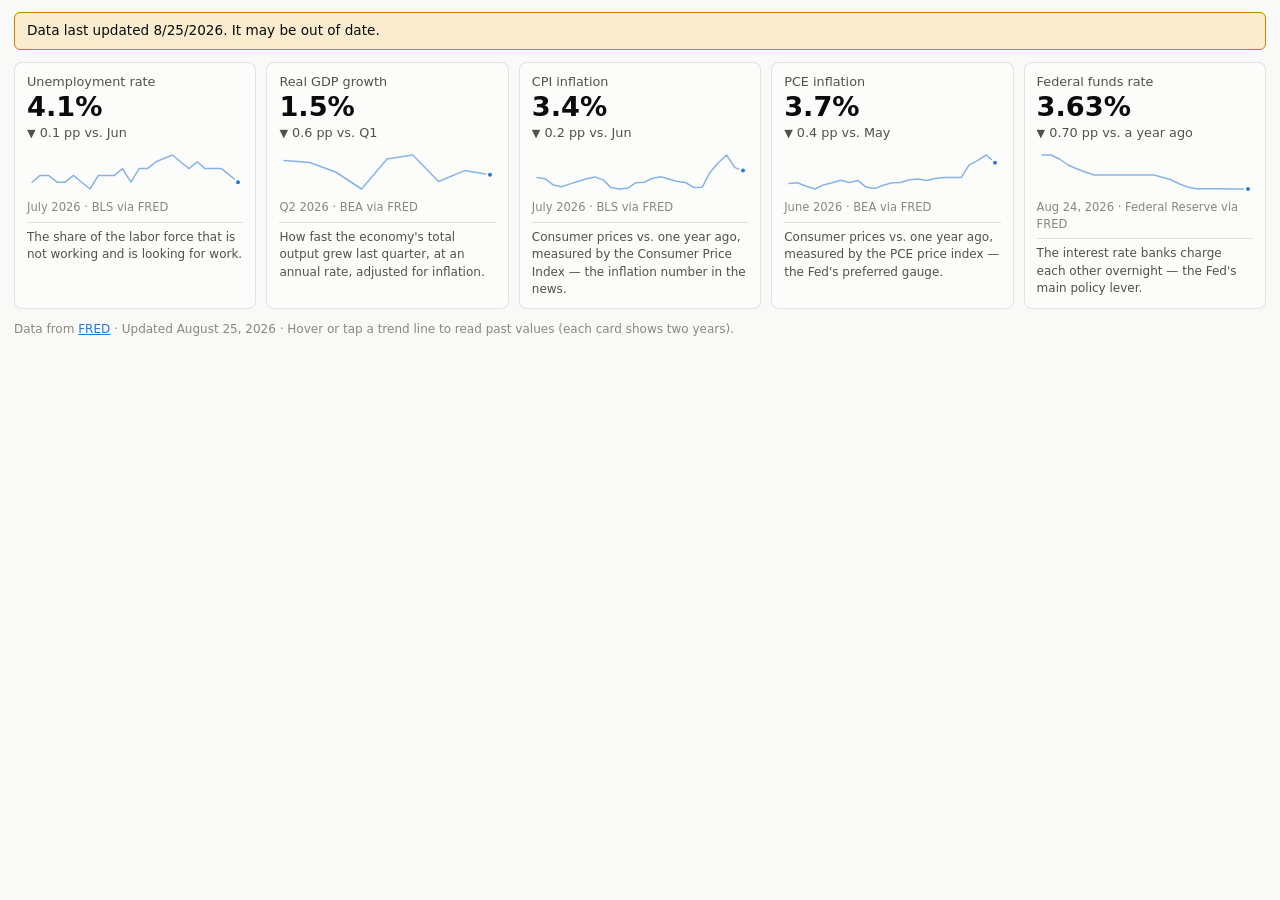
==== docs/index.html @ b407498b "Initial commit: self-updating macro dashboard for Canvas FRED -> GitHub Actions -> GitHub Pages -> C" ====
<!doctype html>
<html lang="en">
<head>
<meta charset="utf-8">
<meta name="viewport" content="width=device-width, initial-scale=1">
<meta name="color-scheme" content="light dark">
<title>U.S. Macro Dashboard</title>
<link rel="stylesheet" href="styles.css">
</head>
<body>
<div id="banner" class="banner" hidden></div>

<h1 class="sr-only">U.S. Macroeconomic Dashboard</h1>

<main>
  <div id="tiles" class="tiles"></div>
</main>

<footer>
  <p>Data from <a href="https://fred.stlouisfed.org" target="_blank"
     rel="noopener">FRED</a> · <span id="updated"></span> ·
     Hover or tap a trend line to read past values (each card shows two years).</p>
</footer>

<noscript><p class="banner warn">This dashboard needs JavaScript to display
  the data. The raw numbers are in <a href="data/dashboard.json">dashboard.json</a>.</p></noscript>

<script src="charts.js"></script>
<script src="app.js"></script>
</body>
</html>
---- docs/styles.css ----
/* Design tokens: light is the default; dark follows the OS setting.
   Palette values follow the validated reference palette (dataviz method). */

:root {
  color-scheme: light;
  --page: #f9f9f7;
  --surface-1: #fcfcfb;
  --ink: #0b0b0b;
  --ink-2: #52514e;
  --muted: #898781;
  --grid: #e1e0d9;
  --baseline: #c3c2b7;
  --border: rgba(11, 11, 11, 0.10);
  --series-1: #2a78d6;
  --warn-bg: rgba(250, 178, 25, 0.18);
  --warn-border: #c98500;
  --error-bg: rgba(208, 59, 59, 0.12);
  --error-border: #d03b3b;
}
@media (prefers-color-scheme: dark) {
  :root {
    color-scheme: dark;
    --page: #0d0d0d;
    --surface-1: #1a1a19;
    --ink: #ffffff;
    --ink-2: #c3c2b7;
    --muted: #898781;
    --grid: #2c2c2a;
    --baseline: #383835;
    --border: rgba(255, 255, 255, 0.10);
    --series-1: #3987e5;
    --warn-bg: rgba(250, 178, 25, 0.14);
    --warn-border: #fab219;
    --error-bg: rgba(230, 103, 103, 0.14);
    --error-border: #e66767;
  }
}

* { box-sizing: border-box; }

body {
  margin: 0;
  padding: 12px 14px 20px;
  background: var(--page);
  color: var(--ink);
  font: 15px/1.45 system-ui, -apple-system, "Segoe UI", sans-serif;
}

a { color: var(--series-1); }

.banner {
  padding: 8px 12px;
  margin: 0 0 12px;
  border-radius: 6px;
  font-size: 0.85rem;
}
.banner.warn { background: var(--warn-bg); border: 1px solid var(--warn-border); }
.banner.error { background: var(--error-bg); border: 1px solid var(--error-border); }

/* ---------------------------------------------------------------- tiles */

.tiles {
  display: grid;
  grid-template-columns: repeat(auto-fit, minmax(135px, 1fr));
  gap: 10px;
}

.tile {
  background: var(--surface-1);
  border: 1px solid var(--border);
  border-radius: 8px;
  padding: 10px 12px;
  display: flex;
  flex-direction: column;
}

.tile-label { font-size: 0.8rem; color: var(--ink-2); }
.tile-value { font-size: 1.7rem; font-weight: 600; line-height: 1.15; }
.tile-delta { font-size: 0.8rem; color: var(--ink-2); margin-top: 1px; }
.tile-arrow { font-size: 0.7rem; }
.tile-spark { margin: 8px 0 5px; min-height: 44px; }
.tile-asof { font-size: 0.72rem; color: var(--muted); }
.tile-plain {
  font-size: 0.75rem;
  color: var(--ink-2);
  margin-top: 6px;
  padding-top: 6px;
  border-top: 1px solid var(--grid);
}
.tile-stale {
  font-size: 0.72rem;
  margin-top: 4px;
  padding: 2px 6px;
  border-radius: 4px;
  background: var(--warn-bg);
  border: 1px solid var(--warn-border);
}

/* ------------------------------------------------------------- sparklines */

.spark { position: relative; outline: none; cursor: crosshair; }
.spark:focus-visible { box-shadow: 0 0 0 2px var(--series-1); border-radius: 4px; }
.spark svg { display: block; touch-action: none; }

.spark-readout {
  display: none;
  position: absolute;
  top: -6px;
  z-index: 2;
  background: var(--surface-1);
  border: 1px solid var(--border);
  border-radius: 6px;
  box-shadow: 0 2px 8px rgba(0, 0, 0, 0.12);
  padding: 3px 8px;
  font-size: 0.78rem;
  pointer-events: none;
  white-space: nowrap;
}
.spark-readout span { color: var(--muted); }

footer { margin-top: 12px; color: var(--muted); font-size: 0.75rem; }
footer p { margin: 0; }

.sr-only {
  position: absolute;
  width: 1px; height: 1px;
  clip-path: inset(50%);
  overflow: hidden;
  white-space: nowrap;
}
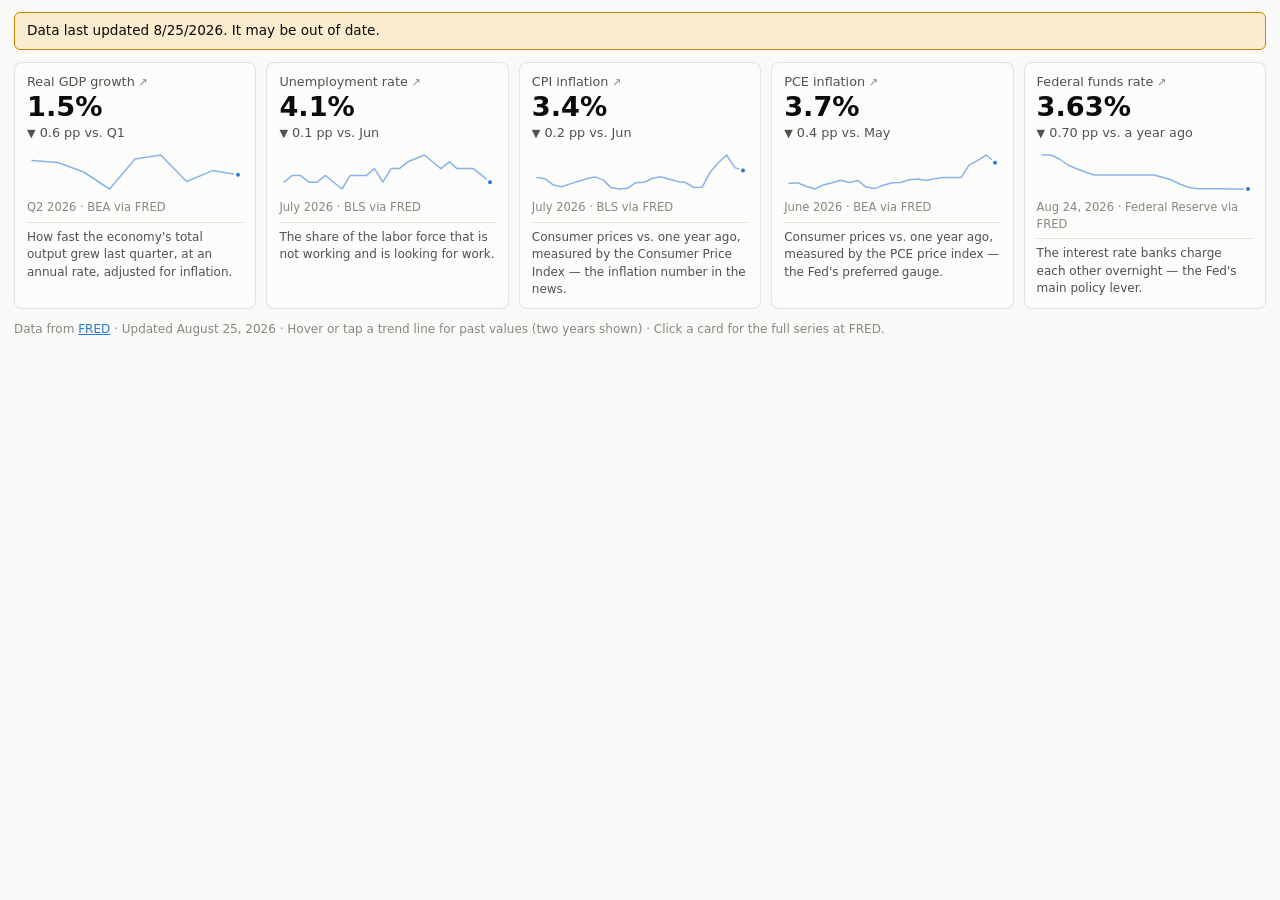
==== commit f5a238c3: "Make each card a link to its FRED series page Stretched-link pattern: the card navigates (new tab), " ====
--- a/docs/index.html
+++ b/docs/index.html
@@ -19,7 +19,8 @@
 <footer>
   <p>Data from <a href="https://fred.stlouisfed.org" target="_blank"
      rel="noopener">FRED</a> · <span id="updated"></span> ·
-     Hover or tap a trend line to read past values (each card shows two years).</p>
+     Hover or tap a trend line for past values (two years shown) ·
+     Click a card for the full series at FRED.</p>
 </footer>
 
 <noscript><p class="banner warn">This dashboard needs JavaScript to display
--- a/docs/styles.css
+++ b/docs/styles.css
@@ -66,6 +66,7 @@
 }
 
 .tile {
+  position: relative;
   background: var(--surface-1);
   border: 1px solid var(--border);
   border-radius: 8px;
@@ -73,6 +74,19 @@
   display: flex;
   flex-direction: column;
 }
+.tile:hover { border-color: var(--baseline); }
+
+/* The whole card is a link to the FRED series page. */
+.tile-link::after {
+  content: "";
+  position: absolute;
+  inset: 0;
+  border-radius: 8px;
+  cursor: pointer;
+}
+.tile-link:focus-visible::after { box-shadow: 0 0 0 2px var(--series-1); }
+.tile-ext { color: var(--muted); font-size: 0.7rem; }
+.tile:hover .tile-ext { color: var(--series-1); }
 
 .tile-label { font-size: 0.8rem; color: var(--ink-2); }
 .tile-value { font-size: 1.7rem; font-weight: 600; line-height: 1.15; }
@@ -98,7 +112,7 @@
 
 /* ------------------------------------------------------------- sparklines */
 
-.spark { position: relative; outline: none; cursor: crosshair; }
+.spark { position: relative; z-index: 2; outline: none; cursor: crosshair; }
 .spark:focus-visible { box-shadow: 0 0 0 2px var(--series-1); border-radius: 4px; }
 .spark svg { display: block; touch-action: none; }
 
